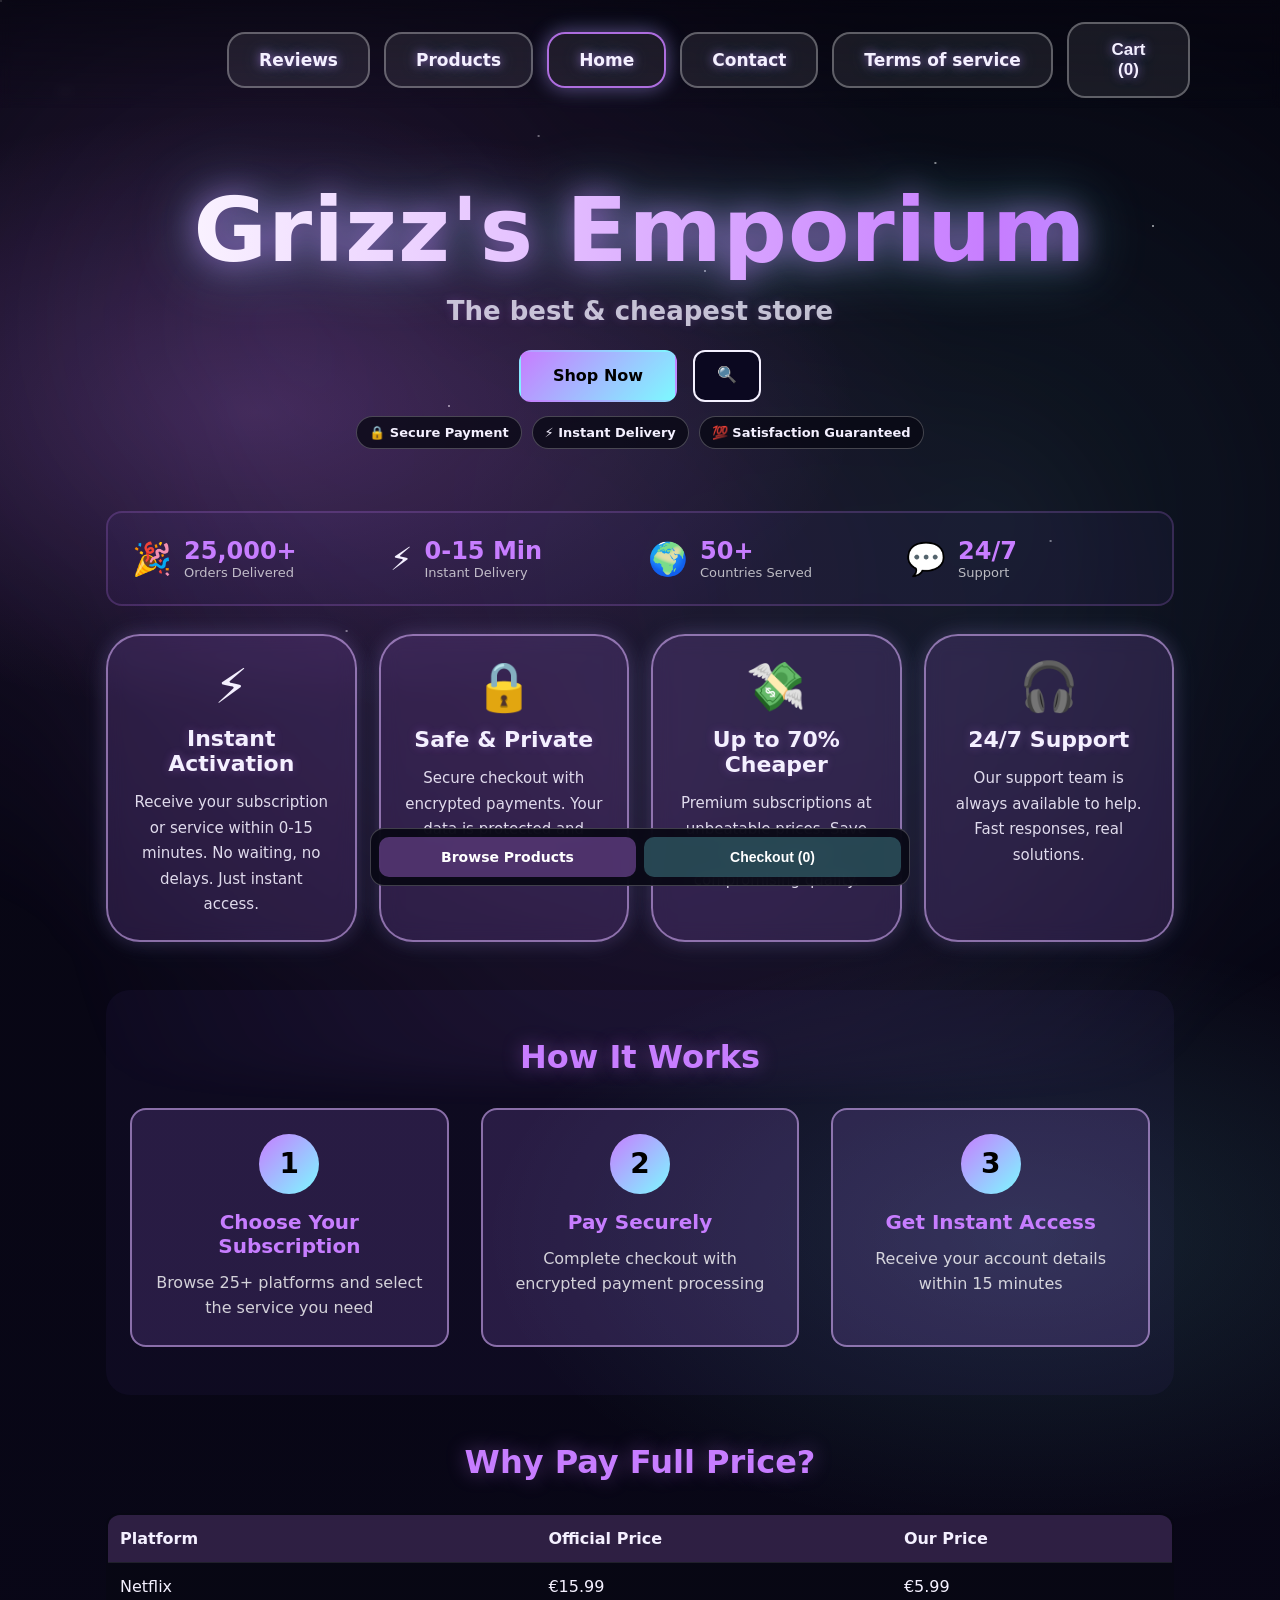
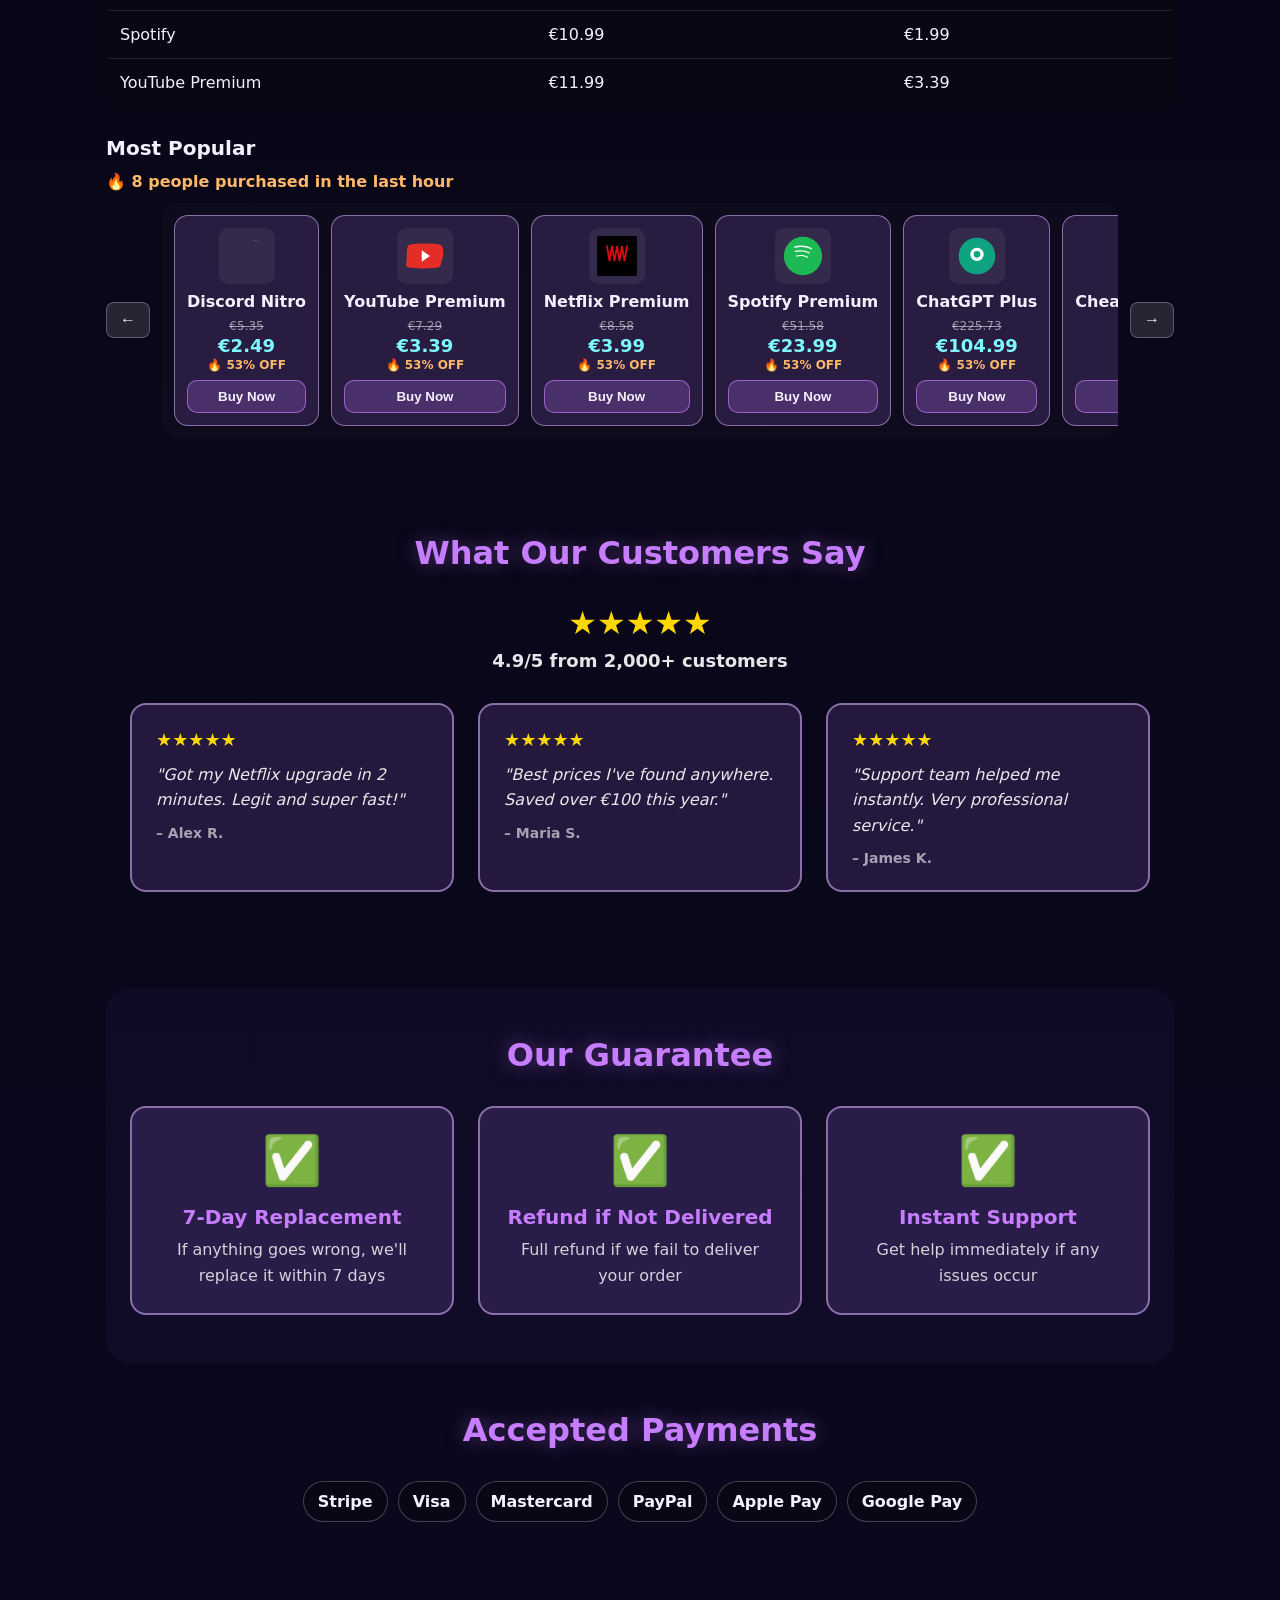
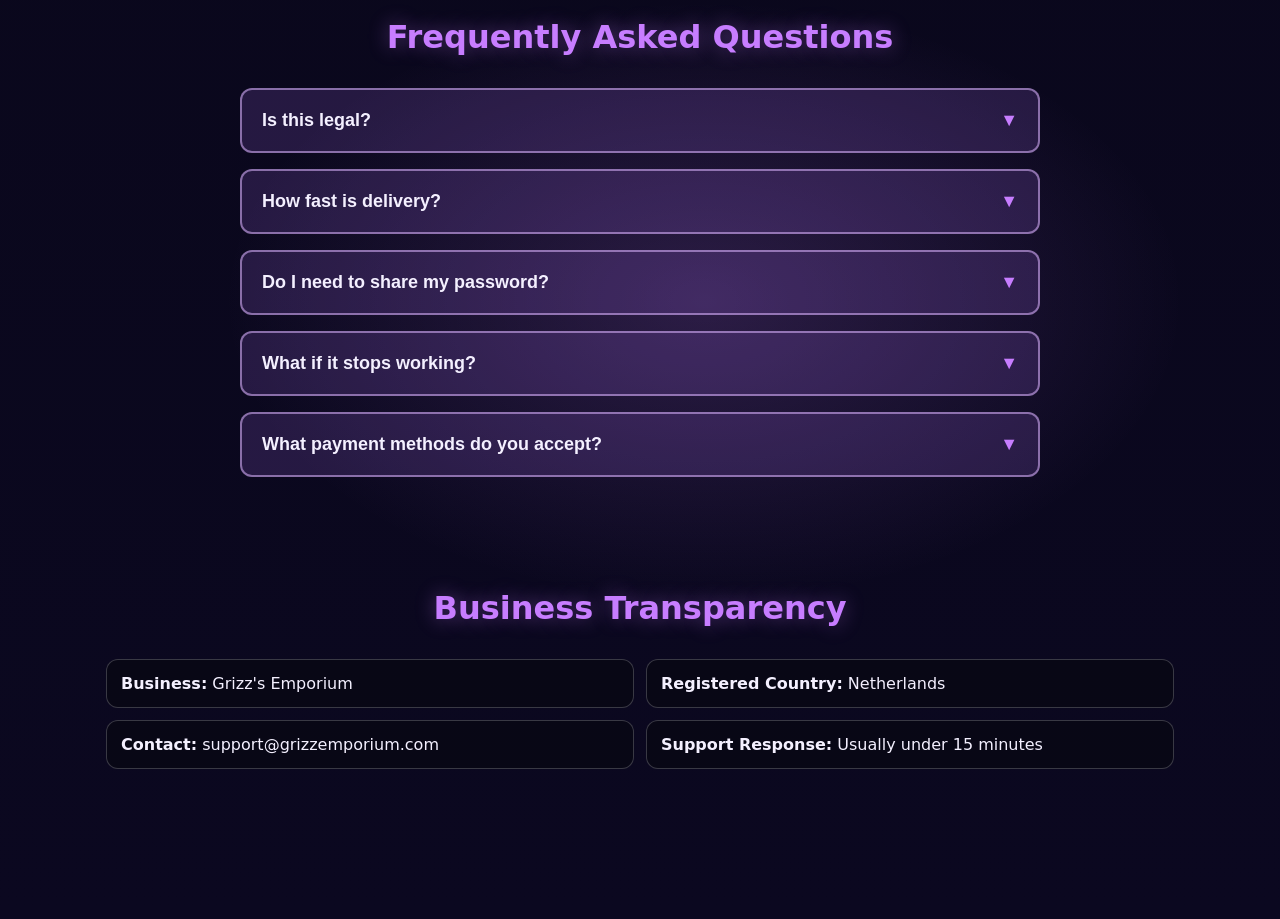
==== index.html @ ca6a1d05 "Create index.html for Grizz's Emporium website Initial creation of the index.html file for Grizz's E" ====
<!DOCTYPE html>
<html lang="en">
<head>
  <meta charset="UTF-8" />
  <title>Grizz's Emporium</title>
  <meta name="viewport" content="width=device-width, initial-scale=1.0" />

  <link rel="stylesheet" href="../Css/base.css">
  <link rel="stylesheet" href="../Css/nav.css">
  <link rel="stylesheet" href="../Css/home.css">
  <!-- products styles needed for modal option grid etc. -->
  <link rel="stylesheet" href="../Css/products.css">
  <link rel="stylesheet" href="../Css/modal.css">
</head>

<body>
  <header class="topbar">
    <nav class="nav">
      <div class="nav-spacer"></div>

      <div class="nav-links">
        <a class="nav-pill" href="review.html">Reviews</a>
        <a class="nav-pill" href="products.html">Products</a>
        <a class="nav-pill is-active" href="index.html">Home</a>
        <a class="nav-pill" href="contact.html">Contact</a>
        <a class="nav-pill" href="tos.html">Terms of service</a>
      </div>

      <button class="nav-pill nav-cart" id="cartPill" type="button">Cart (0)</button>
    </nav>
  </header>

  <main class="page">
    <section class="hero">
      <h1 class="title">Grizz's Emporium</h1>
      <p class="subtitle">The best &amp; cheapest store</p>
      <div class="hero-cta">
        <a href="products.html" class="cta-button cta-primary">Shop Now</a>
        <button class="cta-button cta-search-icon" id="heroSearchToggle" type="button" aria-label="Open search" aria-expanded="false">
          <span class="hero-search-glyph" aria-hidden="true">🔍</span>
        </button>
      </div>
      <div class="hero-trust-badges">
        <span class="trust-badge">🔒 Secure Payment</span>
        <span class="trust-badge">⚡ Instant Delivery</span>
        <span class="trust-badge">💯 Satisfaction Guaranteed</span>
      </div>
      <div class="hero-search-overlay" id="heroSearchOverlay" aria-hidden="true"></div>
      <div class="hero-search-popup" id="heroSearchPopup" aria-hidden="true">
        <form class="hero-search" id="heroSearchForm" action="products.html" method="get">
          <div class="hero-search-row">
            <input
              class="hero-search-input"
              id="heroSearchInput"
              type="search"
              name="q"
              placeholder="Search product title"
              aria-label="Search product title"
              autocomplete="off"
              required
            >
            <button class="cta-button cta-search-icon hero-search-submit" type="submit" aria-label="Search">
              <span class="hero-search-glyph" aria-hidden="true">🔍</span>
            </button>
          </div>
          <div class="hero-search-results" id="heroSearchResults" hidden>
            <ul class="hero-search-suggestions" id="heroSearchSuggestions"></ul>
          </div>
        </form>
      </div>
    </section>

    <!-- Stats Bar -->
    <section class="stats-bar">
      <div class="stat-item">
        <div class="stat-icon">🎉</div>
        <div class="stat-text">
          <div class="stat-number">25,000+</div>
          <div class="stat-label">Orders Delivered</div>
        </div>
      </div>
      <div class="stat-item">
        <div class="stat-icon">⚡</div>
        <div class="stat-text">
          <div class="stat-number">0-15 Min</div>
          <div class="stat-label">Instant Delivery</div>
        </div>
      </div>
      <div class="stat-item">
        <div class="stat-icon">🌍</div>
        <div class="stat-text">
          <div class="stat-number">50+</div>
          <div class="stat-label">Countries Served</div>
        </div>
      </div>
      <div class="stat-item">
        <div class="stat-icon">💬</div>
        <div class="stat-text">
          <div class="stat-number">24/7</div>
          <div class="stat-label">Support</div>
        </div>
      </div>
    </section>

    <!-- Why Choose Us -->
    <section class="cards">
      <article class="card">
        <div class="card-icon">⚡</div>
        <h2>Instant Activation</h2>
        <p>
          Receive your subscription or service within 0-15 minutes.
          No waiting, no delays. Just instant access.
        </p>
      </article>

      <article class="card">
        <div class="card-icon">🔒</div>
        <h2>Safe &amp; Private</h2>
        <p>
          Secure checkout with encrypted payments.
          Your data is protected and never shared.
        </p>
      </article>

      <article class="card">
        <div class="card-icon">💸</div>
        <h2>Up to 70% Cheaper</h2>
        <p>
          Premium subscriptions at unbeatable prices.
          Save money without compromising quality.
        </p>
      </article>

      <article class="card">
        <div class="card-icon">🎧</div>
        <h2>24/7 Support</h2>
        <p>
          Our support team is always available to help.
          Fast responses, real solutions.
        </p>
      </article>
    </section>

    <!-- How It Works -->
    <section class="how-it-works">
      <h2 class="section-title">How It Works</h2>
      <div class="steps">
        <div class="step">
          <div class="step-number">1</div>
          <h3>Choose Your Subscription</h3>
          <p>Browse 25+ platforms and select the service you need</p>
        </div>
        <div class="step">
          <div class="step-number">2</div>
          <h3>Pay Securely</h3>
          <p>Complete checkout with encrypted payment processing</p>
        </div>
        <div class="step">
          <div class="step-number">3</div>
          <h3>Get Instant Access</h3>
          <p>Receive your account details within 15 minutes</p>
        </div>
      </div>
    </section>

    <section class="comparison">
      <h2 class="section-title">Why Pay Full Price?</h2>
      <div class="comparison-wrap">
        <table class="comparison-table">
          <thead>
            <tr>
              <th>Platform</th>
              <th>Official Price</th>
              <th>Our Price</th>
            </tr>
          </thead>
          <tbody>
            <tr>
              <td>Netflix</td>
              <td>€15.99</td>
              <td>€5.99</td>
            </tr>
            <tr>
              <td>Spotify</td>
              <td>€10.99</td>
              <td>€1.99</td>
            </tr>
            <tr>
              <td>YouTube Premium</td>
              <td>€11.99</td>
              <td>€3.39</td>
            </tr>
          </tbody>
        </table>
      </div>
    </section>

    <section class="popular">
      <h2 class="popular-title">Most Popular</h2>
      <p class="live-counter" id="liveOrderCounter">🔥 12 people purchased in the last hour</p>
      <div class="popular-container">
        <button class="popular-arrow popular-arrow-left" id="scrollLeft" type="button" aria-label="Scroll left">←</button>
        <div class="popular-scroll-wrapper">
          <div id="popularList" class="popular-list"></div>
        </div>
        <button class="popular-arrow popular-arrow-right" id="scrollRight" type="button" aria-label="Scroll right">→</button>
      </div>
    </section>

    <!-- Customer Reviews -->
    <section class="reviews">
      <h2 class="section-title">What Our Customers Say</h2>
      <div class="reviews-header">
        <div class="rating-display">
          <div class="rating-stars">★★★★★</div>
          <div class="rating-text">4.9/5 from 2,000+ customers</div>
        </div>
      </div>
      <div class="reviews-grid">
        <div class="review-card">
          <div class="review-stars">★★★★★</div>
          <p class="review-text">"Got my Netflix upgrade in 2 minutes. Legit and super fast!"</p>
          <p class="review-author">– Alex R.</p>
        </div>
        <div class="review-card">
          <div class="review-stars">★★★★★</div>
          <p class="review-text">"Best prices I've found anywhere. Saved over €100 this year."</p>
          <p class="review-author">– Maria S.</p>
        </div>
        <div class="review-card">
          <div class="review-stars">★★★★★</div>
          <p class="review-text">"Support team helped me instantly. Very professional service."</p>
          <p class="review-author">– James K.</p>
        </div>
      </div>
    </section>

    <!-- Guarantee Section -->
    <section class="guarantee">
      <h2 class="section-title">Our Guarantee</h2>
      <div class="guarantee-grid">
        <div class="guarantee-item">
          <div class="guarantee-icon">✅</div>
          <h3>7-Day Replacement</h3>
          <p>If anything goes wrong, we'll replace it within 7 days</p>
        </div>
        <div class="guarantee-item">
          <div class="guarantee-icon">✅</div>
          <h3>Refund if Not Delivered</h3>
          <p>Full refund if we fail to deliver your order</p>
        </div>
        <div class="guarantee-item">
          <div class="guarantee-icon">✅</div>
          <h3>Instant Support</h3>
          <p>Get help immediately if any issues occur</p>
        </div>
      </div>
    </section>

    <section class="payments">
      <h2 class="section-title">Accepted Payments</h2>
      <div class="payment-list">
        <span class="payment-pill">Stripe</span>
        <span class="payment-pill">Visa</span>
        <span class="payment-pill">Mastercard</span>
        <span class="payment-pill">PayPal</span>
        <span class="payment-pill">Apple Pay</span>
        <span class="payment-pill">Google Pay</span>
      </div>
    </section>

    <!-- FAQ Section -->
    <section class="faq">
      <h2 class="section-title">Frequently Asked Questions</h2>
      <div class="faq-list">
        <div class="faq-item">
          <button class="faq-question" type="button">
            <span>Is this legal?</span>
            <span class="faq-arrow">▼</span>
          </button>
          <div class="faq-answer">
            <p>These are shared access or discounted subscription solutions. Availability and features may vary depending on provider policies.</p>
          </div>
        </div>
        <div class="faq-item">
          <button class="faq-question" type="button">
            <span>How fast is delivery?</span>
            <span class="faq-arrow">▼</span>
          </button>
          <div class="faq-answer">
            <p>Most orders are delivered within 0-15 minutes. We prepare products in advance to ensure instant availability after payment confirmation.</p>
          </div>
        </div>
        <div class="faq-item">
          <button class="faq-question" type="button">
            <span>Do I need to share my password?</span>
            <span class="faq-arrow">▼</span>
          </button>
          <div class="faq-answer">
            <p>No, you never need to share your personal passwords. We provide you with new account credentials that you can use independently.</p>
          </div>
        </div>
        <div class="faq-item">
          <button class="faq-question" type="button">
            <span>What if it stops working?</span>
            <span class="faq-arrow">▼</span>
          </button>
          <div class="faq-answer">
            <p>If the service stops working due to our error, we offer a 7-day replacement guarantee. For issues beyond our control (platform policy changes), please refer to our Terms of Service.</p>
          </div>
        </div>
        <div class="faq-item">
          <button class="faq-question" type="button">
            <span>What payment methods do you accept?</span>
            <span class="faq-arrow">▼</span>
          </button>
          <div class="faq-answer">
            <p>We accept all major payment methods including credit/debit cards, PayPal, and other secure payment processors. All transactions are encrypted and secure.</p>
          </div>
        </div>
      </div>
    </section>

    <section class="transparency">
      <h2 class="section-title">Business Transparency</h2>
      <div class="transparency-grid">
        <div class="transparency-item"><strong>Business:</strong> Grizz's Emporium</div>
        <div class="transparency-item"><strong>Registered Country:</strong> Netherlands</div>
        <div class="transparency-item"><strong>Contact:</strong> support@grizzemporium.com</div>
        <div class="transparency-item"><strong>Support Response:</strong> Usually under 15 minutes</div>
      </div>
    </section>

    <!-- load data definitions first (used by popular items) -->
    <script src="../Js/data.js" defer></script>
    <!-- load popular.js right after the section so it's easy to spot -->
    <script src="../Js/popular.js" defer></script>
  </main>

  <!-- GLOBAL MODAL (needed for cart/checkout on every page) -->
  <div class="modal" id="modal" aria-hidden="true">
    <div class="modal-box" id="modalBox" role="dialog" aria-modal="true" aria-labelledby="modalTitle">
      <div class="modal-header">
        <button class="modal-back" id="modalBack" type="button" aria-label="Back">←</button>
        <h2 id="modalTitle">Cart</h2>
        <button class="modal-close" id="closeModal" type="button" aria-label="Close">✕</button>
      </div>
      <div class="modal-body" id="modalBody"></div>
    </div>
  </div>

  <div class="sticky-cta" id="stickyCta">
    <a class="sticky-btn" href="products.html">Browse Products</a>
    <button class="sticky-btn sticky-cart" id="stickyCartBtn" type="button">Checkout (0)</button>
  </div>

  <script src="../Js/home.js" defer></script>

  <!-- global scripts -->
  <script src="../Js/utils.js" defer></script>
  <script src="../Js/cart.js" defer></script>
  <script src="../Js/modal.js" defer></script>
  <script src="../Js/checkout.js" defer></script>
</body>
</html>
---- Css/base.css ----
/* 0) RESET + VARIABLES (GLOBAL) */
*{margin:0;padding:0;box-sizing:border-box}
:root{
  --bg1:#070611;
  --bg2:#0b0820;
  --glow:#c77dff;
  --glow2:#7df9ff;
  --card:rgba(180,120,255,.16);
  --card-border:rgba(220,180,255,.55);
  --text:#f4f0ff;
  --muted:rgba(244,240,255,.78);
}

/* 1) BACKGROUND (GLOBAL) */
body{
  min-height:100vh;
  font-family:system-ui,-apple-system,Segoe UI,Roboto,Arial,sans-serif;
  color:var(--text);
  overflow-x:hidden;
  background:
    radial-gradient(1000px 500px at 20% 10%, rgba(199,125,255,0.22), transparent 60%),
    radial-gradient(900px 500px at 80% 30%, rgba(125,249,255,0.12), transparent 60%),
    radial-gradient(800px 500px at 55% 85%, rgba(199,125,255,0.18), transparent 60%),
    linear-gradient(180deg,var(--bg1),var(--bg2));
  position:relative;
}
body::before{
  content:"";
  position:fixed;
  inset:0;
  pointer-events:none;
  opacity:.55;
  width:2px;height:2px;background:white;
  box-shadow:
    5vw 10vh white,18vw 22vh rgba(255,255,255,.9),
    27vw 70vh rgba(255,255,255,.8),35vw 45vh rgba(255,255,255,.9),
    42vw 15vh rgba(255,255,255,.7),55vw 30vh rgba(255,255,255,.85),
    62vw 80vh rgba(255,255,255,.75),73vw 18vh rgba(255,255,255,.9),
    82vw 60vh rgba(255,255,255,.8),90vw 25vh rgba(255,255,255,.95);
}
body::after{
  content:"";
  position:fixed;
  inset:-20%;
  pointer-events:none;
  background:
    radial-gradient(circle at 30% 40%, rgba(199,125,255,0.18), transparent 45%),
    radial-gradient(circle at 70% 55%, rgba(125,249,255,0.10), transparent 40%),
    radial-gradient(circle at 50% 80%, rgba(199,125,255,0.14), transparent 45%);
  filter:blur(18px);
  opacity:.75;
}

/* Shared layout (GLOBAL, not nav) */
.page{
  max-width:1100px;
  margin:0 auto;
  padding:18px 16px 60px;
  position:relative;
  z-index:1;
}
.hero{
  text-align:center;
  padding:52px 0 30px;
}
.title{
  font-size:clamp(50px,7vw,90px);
  font-weight:900;
  letter-spacing:1px;
  background:linear-gradient(90deg,#fff,#c77dff,#7df9ff,#fff);
  background-size:250% 100%;
  -webkit-background-clip:text;
  background-clip:text;
  color:transparent;
  filter:drop-shadow(0 0 15px rgba(199,125,255,.6)) drop-shadow(0 0 30px rgba(125,249,255,.4));
  animation:shine 3s linear infinite;
}
@keyframes shine{0%{background-position:0% 50%}100%{background-position:220% 50%}}
.subtitle{
  margin-top:14px;
  font-size:clamp(18px,2.5vw,26px);
  font-weight:600;
  color:var(--muted);
  text-shadow:0 0 10px rgba(199,125,255,.2);
}

/* 9) RESPONSIVE (GLOBAL) */
@media (max-width:900px){
  .hero{padding:40px 0 22px}
}
---- Css/nav.css ----
.topbar{
  padding:22px 14px 10px;
  position:sticky;
  top:0;
  z-index:10;
  background:linear-gradient(to bottom, rgba(7,6,17,.65), rgba(7,6,17,0));
  backdrop-filter:blur(6px);
}

.nav{
   max-width:1100px;
  margin:0 auto;
  display:grid;
  grid-template-columns: 1fr auto 1fr;
  align-items:center;
  gap:14px;
}

/* Bigger buttons */
.nav-pill{
  text-decoration:none;
  color:var(--text);

  padding:16px 30px;
  border-radius:18px;
  border:2px solid rgba(255,255,255,.3);
  background:rgba(255,255,255,.08);

  font-weight:800;
  font-size:17px;
  transition:all .3s ease;

  text-shadow:0 0 10px rgba(199,125,255,.6),0 0 20px rgba(125,249,255,.3);
}

.nav-pill:hover{
  transform:translateY(-4px) scale(1.05);
  border-color:var(--glow);
  background:linear-gradient(90deg, rgba(199,125,255,.25), rgba(125,249,255,.25));
  box-shadow:0 0 20px rgba(199,125,255,.6),0 0 40px rgba(125,249,255,.4);
  animation:navGlow 1.5s infinite alternate;
}

@keyframes navGlow{
  from{box-shadow:0 0 15px rgba(199,125,255,.4),0 0 30px rgba(125,249,255,.2)}
  to{box-shadow:0 0 30px rgba(199,125,255,.8),0 0 60px rgba(125,249,255,.6)}
}

.nav-pill.is-active{
  border-color:rgba(199,125,255,.85);
  box-shadow:0 0 18px rgba(199,125,255,.35),0 0 26px rgba(125,249,255,.18);
}

/* Cart stays right, nav stays centered */

.nav-cart{
  justify-self:end; /* Cart stays right, links stay centered */
  cursor:pointer;
}

.nav-links{
  display:flex;
  justify-content:center; /* THIS centers the links perfectly */
  gap:14px;
  flex-wrap:wrap;
}

/* Mobile: let cart drop under */
@media (max-width: 700px){
  .nav{
    padding-right: 0;
  }
  .nav-cart{
    position:static;
    transform:none;
  }
}
---- Css/home.css ----
.cards{
  margin-top:28px;
  display:grid;
  grid-template-columns:repeat(3,1fr);
  gap:22px;
  align-items:stretch;
}
.card{
  min-height:280px;
  border-radius:34px;
  padding:22px;
  background:var(--card);
  border:2px solid var(--card-border);
  box-shadow:0 0 18px rgba(199,125,255,.18),0 0 32px rgba(125,249,255,.08);
  backdrop-filter:blur(10px);
}
.card h2{
  font-size:22px;
  font-weight:700;
  margin-bottom:14px;
  text-align:center;
  text-shadow:0 0 10px rgba(199,125,255,.3);
}
.card p{
  color:rgba(244,240,255,.9);
  line-height:1.7;
  font-size:15px;
  text-align:center;
}
.card:hover{transform:none}

@media (max-width:900px){
  .cards{grid-template-columns:1fr}
  .card{min-height:220px}
}

/* Most popular section */
.popular{margin-top:28px}
.popular-title{font-size:20px;text-align:left;margin-bottom:12px;font-weight:900}
.popular-container{display:flex;align-items:center;gap:12px;position:relative}
.popular-scroll-wrapper{overflow-x:hidden;flex:1;border-radius:14px;background:rgba(255,255,255,.02)}
.popular-list{display:flex;gap:12px;transition:none;padding:12px}
.popular-list.auto-scrolling{animation:carouselScroll 50s linear infinite}
@keyframes carouselScroll{
  0%{transform:translateX(0)}
  100%{transform:translateX(-50%)}
}
.popular-item{display:flex;flex-direction:column;gap:8px;padding:12px;border-radius:14px;background:var(--card);border:1px solid var(--card-border);align-items:center;min-width:120px;flex-shrink:0}
.popular-item img{width:56px;height:56px;object-fit:contain;border-radius:10px;background:rgba(255,255,255,.06);padding:8px}
.popular-item .p-name{font-weight:800;text-align:center;font-size:14px}
.popular-item .p-buy{margin-top:auto;border:2px solid rgba(255,255,255,.12);background:rgba(255,255,255,.06);color:var(--text);padding:6px 10px;border-radius:10px;cursor:pointer;font-weight:900}
.popular-item .p-select{width:100%;margin-top:6px;padding:8px 10px;border-radius:10px;border:1px solid rgba(255,255,255,.14);background:rgba(255,255,255,.06);color:var(--text);font-size:14px;outline:none;cursor:pointer}
.p-pricing{display:grid;gap:2px;justify-items:center}
.p-old{text-decoration:line-through;color:rgba(255,255,255,.55);font-size:12px}
.p-new{font-size:18px;font-weight:900;color:#7df9ff}
.p-off{font-size:12px;font-weight:800;color:#ffb86b}
.p-buy-now{margin-top:auto;width:100%;padding:8px 10px;border-radius:10px;border:1px solid rgba(199,125,255,.65);background:rgba(199,125,255,.22);color:var(--text);font-weight:900;cursor:pointer}
.p-buy-now:hover{background:rgba(199,125,255,.34)}
.live-counter{margin:0 0 12px;color:#ffb86b;font-weight:800}

/* scroll arrows */
.popular-arrow{background:rgba(255,255,255,.12);border:1px solid rgba(255,255,255,.25);color:var(--text);padding:8px 12px;border-radius:8px;cursor:pointer;font-weight:900;font-size:16px;transition:all 0.2s;min-width:44px}
.popular-arrow:hover{background:rgba(255,255,255,.2);border-color:rgba(255,255,255,.4)}
.popular-arrow:active{transform:scale(0.95)}

/* simplified popular cards show only title and optionally logo */
.popular-item.simple{cursor:pointer}
.popular-item.simple .p-buy,
.popular-item.simple .p-select{display:none}
.popular-item.simple .p-name{font-size:16px;font-weight:700}
/* hide fallback initial for simple display */
.popular-item.simple .brand-fallback{display:none}

/* Hero CTA */
.hero-cta{
  display:flex;
  gap:16px;
  justify-content:center;
  margin-top:24px;
  flex-wrap:wrap;
}
.hero-search{
  width:100%;
}
.hero-search-row{
  display:flex;
  align-items:center;
  gap:10px;
}
.hero-search-input{
  min-width:260px;
  flex:1;
  padding:14px 16px;
  border-radius:12px;
  border:2px solid var(--card-border);
  background:var(--bg2);
  color:var(--text);
  font-size:16px;
  outline:none;
}
.hero-search-input:focus{
  border-color:var(--text);
}
.cta-search-icon{
  width:52px;
  height:52px;
  padding:0;
  display:flex;
  align-items:center;
  justify-content:center;
  border-color:var(--card-border);
  background:var(--bg2);
  color:var(--text);
  font-size:20px;
  line-height:1;
  cursor:pointer;
}
.hero-search-glyph{
  display:block;
  transform:translateY(-1px);
}
.hero-trust-badges{
  margin-top:14px;
  display:flex;
  justify-content:center;
  gap:10px;
  flex-wrap:wrap;
}
.trust-badge{
  padding:8px 12px;
  border-radius:999px;
  border:1px solid rgba(255,255,255,.24);
  background:rgba(8,8,20,.78);
  font-size:13px;
  font-weight:700;
}
.hero-search-overlay{
  position:fixed;
  inset:0;
  background:rgba(0,0,0,.68);
  z-index:998;
  display:none;
}
.hero-search-overlay.is-open{
  display:block;
}
.hero-search-popup{
  position:fixed;
  left:50%;
  top:50%;
  transform:translate(-50%, -50%);
  width:min(92vw, 520px);
  padding:14px;
  border:2px solid var(--card-border);
  border-radius:14px;
  background:var(--bg2);
  box-shadow:0 8px 24px rgba(199,125,255,.22);
  display:none;
  z-index:999;
}
.hero-search-popup.is-open{
  display:block;
}
.hero-search-submit{
  flex-shrink:0;
}
.hero-search-results{
  margin-top:10px;
  border:1px solid var(--card-border);
  border-radius:10px;
  background:var(--bg1);
}
.hero-search-suggestions{
  list-style:none;
  margin:0;
  padding:8px 6px;
}
.hero-search-suggestions li + li{
  margin-top:4px;
}
.hero-search-item{
  width:100%;
  border:1px solid transparent;
  border-radius:8px;
  background:rgba(255,255,255,.05);
  color:var(--text);
  text-align:left;
  padding:10px;
  cursor:pointer;
  font-size:15px;
}
.hero-search-item:hover{
  background:rgba(199,125,255,.3);
  border-color:rgba(199,125,255,.4);
}
.cta-button{
  padding:14px 32px;
  border-radius:12px;
  font-weight:700;
  font-size:16px;
  text-decoration:none;
  transition:all 0.3s;
  border:2px solid;
}
.cta-primary{
  background:linear-gradient(135deg,#c77dff,#7df9ff);
  color:#000;
  border-color:transparent;
}
.cta-primary:hover{
  transform:translateY(-2px);
  box-shadow:0 8px 24px rgba(199,125,255,.4);
}
.cta-secondary{
  background:rgba(199,125,255,.1);
  color:#c77dff;
  border-color:rgba(199,125,255,.3);
}
.cta-secondary:hover{
  background:rgba(199,125,255,.2);
  border-color:#c77dff;
  transform:translateY(-2px);
}

/* Stats Bar */
.stats-bar{
  margin-top:32px;
  display:grid;
  grid-template-columns:repeat(4,1fr);
  gap:16px;
  padding:24px;
  background:rgba(139,92,246,.05);
  border:2px solid rgba(199,125,255,.2);
  border-radius:16px;
}
.stat-item{
  display:flex;
  align-items:center;
  gap:12px;
}
.stat-icon{
  font-size:32px;
}
.stat-number{
  font-size:24px;
  font-weight:900;
  color:#c77dff;
}
.stat-label{
  font-size:13px;
  color:rgba(255,255,255,.7);
}

/* Card Icons */
.card-icon{
  font-size:48px;
  text-align:center;
  margin-bottom:12px;
}
.cards{
  grid-template-columns:repeat(4,1fr);
}

/* Section Title */
.section-title{
  font-size:32px;
  font-weight:900;
  text-align:center;
  margin-bottom:32px;
  color:#c77dff;
  text-shadow:0 0 20px rgba(199,125,255,.4);
}

/* How It Works */
.how-it-works{
  margin-top:48px;
  padding:48px 24px;
  background:rgba(139,92,246,.05);
  border-radius:24px;
}
.steps{
  display:grid;
  grid-template-columns:repeat(3,1fr);
  gap:32px;
}
.step{
  text-align:center;
  padding:24px;
  background:var(--card);
  border:2px solid var(--card-border);
  border-radius:16px;
  transition:all 0.3s;
}
.step:hover{
  transform:translateY(-4px);
  border-color:#c77dff;
  box-shadow:0 8px 24px rgba(199,125,255,.3);
}
.step-number{
  width:60px;
  height:60px;
  margin:0 auto 16px;
  background:linear-gradient(135deg,#c77dff,#7df9ff);
  color:#000;
  font-size:28px;
  font-weight:900;
  border-radius:50%;
  display:flex;
  align-items:center;
  justify-content:center;
}
.step h3{
  font-size:20px;
  font-weight:700;
  margin-bottom:12px;
  color:#c77dff;
}
.step p{
  color:rgba(255,255,255,.8);
  line-height:1.6;
}

/* Reviews */
.reviews{
  margin-top:48px;
  padding:48px 24px;
}
.reviews-header{
  display:flex;
  justify-content:center;
  margin-bottom:32px;
}
.rating-display{
  text-align:center;
}
.rating-stars{
  font-size:32px;
  color:#ffd700;
  margin-bottom:8px;
}
.rating-text{
  font-size:18px;
  color:rgba(255,255,255,.9);
  font-weight:600;
}
.reviews-grid{
  display:grid;
  grid-template-columns:repeat(3,1fr);
  gap:24px;
}
.review-card{
  padding:24px;
  background:var(--card);
  border:2px solid var(--card-border);
  border-radius:16px;
  transition:all 0.3s;
}
.review-card:hover{
  transform:translateY(-4px);
  border-color:#c77dff;
  box-shadow:0 8px 24px rgba(199,125,255,.2);
}
.review-stars{
  color:#ffd700;
  font-size:18px;
  margin-bottom:12px;
}
.review-text{
  color:rgba(255,255,255,.9);
  line-height:1.6;
  margin-bottom:12px;
  font-style:italic;
}
.review-author{
  color:rgba(255,255,255,.6);
  font-size:14px;
  font-weight:600;
}

/* Guarantee */
.guarantee{
  margin-top:48px;
  padding:48px 24px;
  background:rgba(139,92,246,.05);
  border-radius:24px;
}
.guarantee-grid{
  display:grid;
  grid-template-columns:repeat(3,1fr);
  gap:24px;
}
.guarantee-item{
  text-align:center;
  padding:24px;
  background:var(--card);
  border:2px solid var(--card-border);
  border-radius:16px;
  transition:all 0.3s;
}
.guarantee-item:hover{
  transform:translateY(-4px);
  border-color:#c77dff;
}
.guarantee-icon{
  font-size:48px;
  margin-bottom:16px;
}
.guarantee-item h3{
  font-size:20px;
  font-weight:700;
  color:#c77dff;
  margin-bottom:8px;
}
.guarantee-item p{
  color:rgba(255,255,255,.8);
  line-height:1.6;
}

/* FAQ */
.faq{
  margin-top:48px;
  margin-bottom:48px;
  padding:48px 24px;
}
.faq-list{
  max-width:800px;
  margin:0 auto;
}
.faq-item{
  margin-bottom:16px;
  background:var(--card);
  border:2px solid var(--card-border);
  border-radius:12px;
  overflow:hidden;
  transition:all 0.3s;
}
.faq-item:hover{
  border-color:rgba(199,125,255,.5);
}
.faq-question{
  width:100%;
  padding:20px;
  background:none;
  border:none;
  color:var(--text);
  font-size:18px;
  font-weight:700;
  text-align:left;
  cursor:pointer;
  display:flex;
  justify-content:space-between;
  align-items:center;
  transition:all 0.3s;
}
.faq-question:hover{
  color:#c77dff;
}
.faq-arrow{
  transition:transform 0.3s;
  color:#c77dff;
}
.faq-item.active .faq-arrow{
  transform:rotate(180deg);
}
.faq-answer{
  max-height:0;
  overflow:hidden;
  transition:max-height 0.3s ease;
}
.faq-item.active .faq-answer{
  max-height:300px;
}
.faq-answer p{
  padding:0 20px 20px 20px;
  color:rgba(255,255,255,.8);
  line-height:1.7;
}

/* Comparison */
.comparison{margin-top:48px}
.comparison-wrap{overflow-x:auto}
.comparison-table{
  width:100%;
  border-collapse:collapse;
  border:2px solid var(--card-border);
  border-radius:14px;
  overflow:hidden;
  background:rgba(8,8,20,.78);
}
.comparison-table th,
.comparison-table td{
  padding:14px 12px;
  text-align:left;
  border-bottom:1px solid rgba(255,255,255,.1);
}
.comparison-table th{background:rgba(199,125,255,.2)}

/* Payments */
.payments{margin-top:48px}
.payment-list{display:flex;gap:10px;flex-wrap:wrap;justify-content:center}
.payment-pill{
  padding:10px 14px;
  border-radius:999px;
  border:1px solid rgba(255,255,255,.24);
  background:rgba(8,8,20,.8);
  font-weight:800;
}

/* Transparency */
.transparency{margin-top:48px;margin-bottom:90px}
.transparency-grid{display:grid;grid-template-columns:repeat(2,1fr);gap:12px}
.transparency-item{
  padding:14px;
  border-radius:12px;
  border:1px solid rgba(255,255,255,.2);
  background:rgba(8,8,20,.78);
}

/* Sticky CTA */
.sticky-cta{
  position:fixed;
  left:50%;
  bottom:14px;
  transform:translateX(-50%);
  z-index:990;
  width:min(92vw,540px);
  display:flex;
  gap:8px;
  padding:8px;
  border-radius:14px;
  border:1px solid rgba(255,255,255,.22);
  background:rgba(8,8,20,.92);
  backdrop-filter:blur(8px);
}
.sticky-btn{
  flex:1;
  text-align:center;
  text-decoration:none;
  border:none;
  border-radius:10px;
  padding:12px 10px;
  font-size:14px;
  font-weight:900;
  cursor:pointer;
  color:#fff;
  background:rgba(199,125,255,.36);
}
.sticky-cart{background:rgba(125,249,255,.25)}
.sticky-btn:hover{filter:brightness(1.08)}

/* Responsive */
@media (max-width:900px){
  .stats-bar{grid-template-columns:repeat(2,1fr)}
  .cards{grid-template-columns:repeat(2,1fr)}
  .steps{grid-template-columns:1fr}
  .reviews-grid{grid-template-columns:1fr}
  .guarantee-grid{grid-template-columns:1fr}
  .transparency-grid{grid-template-columns:1fr}
}
@media (max-width:600px){
  .stats-bar{grid-template-columns:1fr}
  .cards{grid-template-columns:1fr}
  .hero-search-input{min-width:0;flex:1}
  .hero-search-popup{width:min(94vw,520px)}
  .sticky-cta{width:95vw;bottom:10px}
  .sticky-btn{padding:12px 8px;font-size:13px}
}
---- Css/products.css ----
.category-grid{
  margin-top:28px;
  display:grid;
  grid-template-columns:repeat(3,1fr);
  gap:22px;
}
.category-card{
  border:2px solid var(--card-border);
  background:var(--card);
  color:var(--text);
  border-radius:28px;
  padding:26px;
  min-height:180px;
  text-align:center;
  cursor:pointer;
  box-shadow:0 0 18px rgba(199,125,255,.18),0 0 32px rgba(125,249,255,.08);
  backdrop-filter:blur(10px);
  transition:transform .2s ease, box-shadow .2s ease, border-color .2s ease;
}
.category-card h2{
  font-size:26px;
  font-weight:900;
  margin-bottom:10px;
  text-shadow:0 0 12px rgba(199,125,255,.35);
}
.category-card p{color:rgba(244,240,255,.85);line-height:1.5;font-size:15px}
.category-card:hover{
  transform:translateY(-6px);
  border-color:rgba(199,125,255,.9);
  box-shadow:0 0 28px rgba(199,125,255,.35),0 0 50px rgba(125,249,255,.18);
}

/* brand list */
.list{display:grid;gap:12px}
.brand-row{
  width:100%;
  display:grid;
  grid-template-columns:44px minmax(0,1fr) 30px;
  align-items:center;
  gap:12px;
  padding:14px;
  border-radius:18px;
  border:1px solid rgba(255,255,255,.12);
  background:rgba(255,255,255,.06);
  color:var(--text);
  cursor:pointer;
  text-align:left;
  /* ensure children can overflow if needed */
  min-width:0;
}
.brand-row:hover{
  border-color:rgba(199,125,255,.8);
  box-shadow:0 0 18px rgba(199,125,255,.18);
}
.brand-logo{
  width:40px;height:40px;object-fit:contain;border-radius:12px;
  background:rgba(255,255,255,.08);padding:6px;
}
.brand-fallback{
  display:none;
  width:40px;height:40px;border-radius:12px;
  place-items:center;font-weight:900;
  background:rgba(199,125,255,.18);
  border:1px solid rgba(220,180,255,.35);
}

.brand-name{
  display:block;
  font-weight:900;
  font-size:16px;
  line-height:1.15;
  white-space:nowrap;
  overflow:hidden;
  text-overflow:ellipsis;
  min-width:0; /* allow truncation inside grid */
  align-self:center;
  padding-left:6px;
}

/* arrow/icon stays on the right */


.brand-arrow{
  text-align:right;
  opacity:.9;
  font-weight:900
}

/* options */
.options-grid{display:grid;grid-template-columns:repeat(2,1fr);gap:14px}
.option-card{
  border-radius:18px;
  border:2px solid rgba(220,180,255,.45);
  background:rgba(180,120,255,.12);
  padding:18px;
  box-shadow:0 0 18px rgba(199,125,255,.12),0 0 30px rgba(125,249,255,.06);
  display:grid;
  gap:10px;
}
.option-title{
  font-weight:900;
  font-size:18px;
  display:block;
  white-space:nowrap;
  overflow:hidden;
  text-overflow:ellipsis;
}
.option-note{color:rgba(244,240,255,.78);font-size:14px}
.option-footer{display:flex;justify-content:space-between;align-items:center;gap:10px;margin-top:6px}
.option-price{font-weight:900}
.option-buy{
  border:2px solid rgba(255,255,255,.18);
  background:rgba(255,255,255,.08);
  color:var(--text);
  padding:8px 12px;
  border-radius:12px;
  cursor:pointer;
  font-weight:900;
}
.option-buy:hover{
  border-color:rgba(199,125,255,.85);
  box-shadow:0 0 16px rgba(199,125,255,.25);
}
.option-card.is-disabled{opacity:.65}
.option-card.is-disabled .option-buy{cursor:not-allowed;opacity:.7}

/* cart + form */
.cart-list{display:grid;gap:12px}
.cart-row{
  display:grid;
  grid-template-columns:1fr auto;
  gap:10px;
  align-items:center;
  padding:14px;
  border-radius:16px;
  border:1px solid rgba(255,255,255,.12);
  background:rgba(255,255,255,.06);
}
.cart-name{font-weight:900}
.cart-meta{color:rgba(244,240,255,.78);font-size:14px;margin-top:4px}
.cart-price{font-weight:900;white-space:nowrap}
.cart-actions{display:flex;justify-content:space-between;gap:10px;margin-top:14px}
.btn-main{
  border:2px solid rgba(255,255,255,.18);
  background:rgba(255,255,255,.08);
  color:var(--text);
  padding:10px 14px;
  border-radius:14px;
  cursor:pointer;
  font-weight:900;
}
.btn-main:hover{border-color:rgba(199,125,255,.85);box-shadow:0 0 16px rgba(199,125,255,.25)}
.btn-danger{
  border:2px solid rgba(255,255,255,.18);
  background:rgba(255,80,80,.12);
  color:var(--text);
  padding:10px 14px;
  border-radius:14px;
  cursor:pointer;
  font-weight:900;
}
.form-grid{display:grid;grid-template-columns:1fr 1fr;gap:12px}
.form-grid label{font-weight:800;font-size:14px;color:rgba(244,240,255,.9)}
.input{
  width:100%;
  margin-top:6px;
  padding:10px 12px;
  border-radius:14px;
  border:1px solid rgba(255,255,255,.14);
  background:rgba(255,255,255,.06);
  color:var(--text);
  outline:none;
}
.input:focus{border-color:rgba(199,125,255,.85);box-shadow:0 0 16px rgba(199,125,255,.18)}

@media (max-width:900px){
  .category-grid{grid-template-columns:1fr}
  .options-grid{grid-template-columns:1fr}
  .form-grid{grid-template-columns:1fr}
}

.pay-grid{
  display:grid;
  grid-template-columns:repeat(2, 1fr);
  gap:12px;
}

.pay-card{
  padding:16px;
  border-radius:16px;
  border:1px solid rgba(255,255,255,0.12);
  background: rgba(255,255,255,0.06);
  text-align:center;
  font-weight:900;
  cursor:pointer;
}

.pay-card:hover{
  border-color: rgba(199,125,255,0.8);
  box-shadow: 0 0 16px rgba(199,125,255,0.18);
}

.pay-card.is-selected{
  border-color: rgba(199,125,255,0.9);
  box-shadow: 0 0 18px rgba(199,125,255,0.3), 0 0 28px rgba(125,249,255,0.12);
}

/* terms section */
.terms-section{
  display:flex;
  align-items:center;
  justify-content:space-between;
  gap:16px;
  margin-top:20px;
  padding:16px;
  border-radius:14px;
  border:2px solid rgba(199,125,255,.3);
  background:rgba(199,125,255,.08);
}

.terms-checkbox{
  display:flex;
  align-items:center;
  gap:10px;
  cursor:pointer;
  font-weight:700;
  font-size:15px;
  margin:0;
  flex:1;
}

.checkbox-input{
  width:20px;
  height:20px;
  cursor:pointer;
  accent-color:rgba(199,125,255,0.9);
}

.terms-link{
  color:rgba(125,249,255,0.9);
  text-decoration:none;
  font-weight:900;
  transition:all 0.2s;
}

.terms-link:hover{
  color:rgba(125,249,255,1);
  text-decoration:underline;
}

.terms-section .btn-main{
  margin:0;
  white-space:nowrap;
}
---- Css/modal.css ----
.modal{
  position:fixed;
  inset:0;
  display:none;
  place-items:center;
  padding:18px;
  background:rgba(0,0,0,.55);
  z-index:999;
}
.modal.is-open{display:grid}
.modal-box{
  width:min(900px,100%);
  max-height:80vh;
  display:flex;
  flex-direction:column;
  overflow:hidden;
  border-radius:22px;
  border:2px solid rgba(220,180,255,.65);
  background:rgba(20,12,45,.85);
  backdrop-filter:blur(12px);
  box-shadow:0 0 30px rgba(199,125,255,.25),0 0 55px rgba(125,249,255,.12);
}
.modal-header{
  display:grid;
  grid-template-columns:44px 1fr 44px;
  align-items:center;
  padding:14px;
  border-bottom:1px solid rgba(255,255,255,.12);
}
.modal-header h2{margin:0;text-align:center;font-size:20px;font-weight:900}
.modal-close,.modal-back{
  background:rgba(255,255,255,.06);
  border:1px solid rgba(255,255,255,.12);
  color:var(--text);
  cursor:pointer;
  width:44px;height:40px;
  border-radius:14px;
  font-size:18px;
}
.modal-close:hover,.modal-back:hover{
  border-color:rgba(199,125,255,.85);
  box-shadow:0 0 16px rgba(199,125,255,.25);
}
.modal-body{flex:1;overflow-y:auto;padding:14px}
.coming-soon{
  padding:18px;
  border-radius:18px;
  border:1px solid rgba(255,255,255,.12);
  background:rgba(255,255,255,.06);
}
.toast{
  position:fixed;
  left:50%;
  bottom:18px;
  transform:translateX(-50%) translateY(20px);
  opacity:0;
  padding:10px 14px;
  border-radius:16px;
  border:1px solid rgba(255,255,255,.12);
  background:rgba(20,12,45,.9);
  color:var(--text);
  font-weight:800;
  transition:opacity .2s ease, transform .2s ease;
  z-index:1000;
}
.toast.is-show{opacity:1;transform:translateX(-50%) translateY(0)}


.pay-grid{
  display:grid;
  grid-template-columns:repeat(2, 1fr);
  gap:12px;
}

.pay-card{
  padding:16px;
  border-radius:16px;
  border:1px solid rgba(255,255,255,0.12);
  background: rgba(255,255,255,0.06);
  text-align:center;
  font-weight:900;
  cursor:pointer;
}

.pay-card:hover{
  border-color: rgba(199,125,255,0.8);
  box-shadow: 0 0 16px rgba(199,125,255,0.18);
}

.pay-card.is-selected{
  border-color: rgba(199,125,255,0.9);
  box-shadow: 0 0 18px rgba(199,125,255,0.3), 0 0 28px rgba(125,249,255,0.12);
}

/* cart + form styles (needed on all pages) */
.cart-list{display:grid;gap:12px}
.cart-row{
  display:grid;
  grid-template-columns:1fr auto;
  gap:10px;
  align-items:center;
  padding:14px;
  border-radius:16px;
  border:1px solid rgba(255,255,255,.12);
  background:rgba(255,255,255,.06);
}
.cart-name{font-weight:900}
.cart-meta{color:rgba(244,240,255,.78);font-size:14px;margin-top:4px}
.cart-price{font-weight:900;white-space:nowrap}
.cart-actions{display:flex;justify-content:space-between;gap:10px;margin-top:14px}
.btn-main{
  border:2px solid rgba(255,255,255,.18);
  background:rgba(255,255,255,.08);
  color:var(--text);
  padding:10px 14px;
  border-radius:14px;
  cursor:pointer;
  font-weight:900;
}
.btn-main:hover{border-color:rgba(199,125,255,.85);box-shadow:0 0 16px rgba(199,125,255,.25)}
.btn-danger{
  border:2px solid rgba(255,255,255,.18);
  background:rgba(255,80,80,.12);
  color:var(--text);
  padding:10px 14px;
  border-radius:14px;
  cursor:pointer;
  font-weight:900;
}
.form-grid{display:grid;grid-template-columns:1fr 1fr;gap:12px}
.form-grid label{font-weight:800;font-size:14px;color:rgba(244,240,255,.9)}
.input{
  width:100%;
  margin-top:6px;
  padding:10px 12px;
  border-radius:14px;
  border:1px solid rgba(255,255,255,.14);
  background:rgba(255,255,255,.06);
  color:var(--text);
  outline:none;
}
.input:focus{border-color:rgba(199,125,255,.85);box-shadow:0 0 16px rgba(199,125,255,.18)}

/* Select styling */
select.input{
  appearance:none;
  background-image:url('data:image/svg+xml;utf8,<svg xmlns="http://www.w3.org/2000/svg" viewBox="0 0 12 8"><path fill="%23f4f0ff" d="M1 1l5 5 5-5"/></svg>');
  background-repeat:no-repeat;
  background-position:right 10px center;
  background-size:12px;
  padding-right:36px;
  background-color:rgba(255,255,255,.08);
  color:var(--text);
  max-height:200px;
  overflow-y:auto;
}

select.input option{
  background:rgba(20,12,45,.95);
  color:var(--text);
  padding:8px;
  border:none;
  margin:2px 0;
}

select.input option:hover{
  background:rgba(199,125,255,.3);
}

select.input option:checked{
  background:rgba(199,125,255,.4);
  color:var(--text);
}
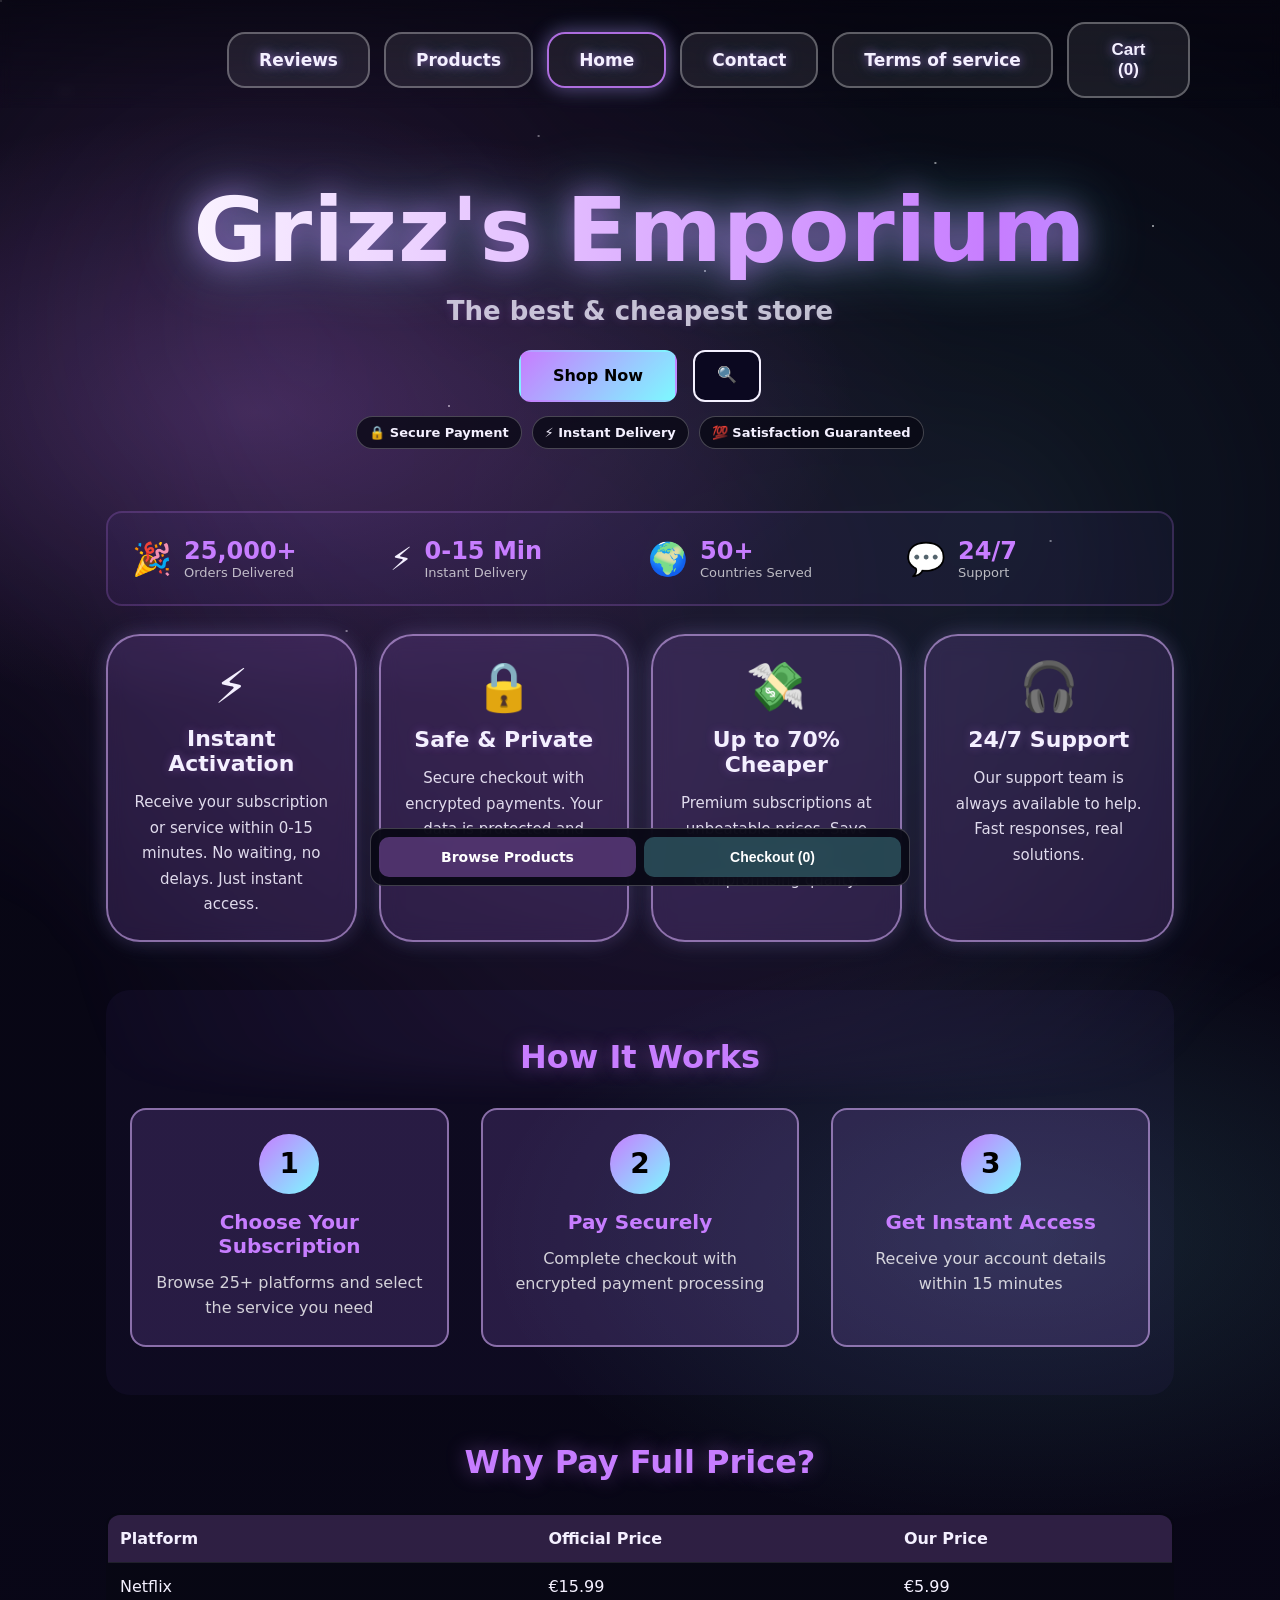
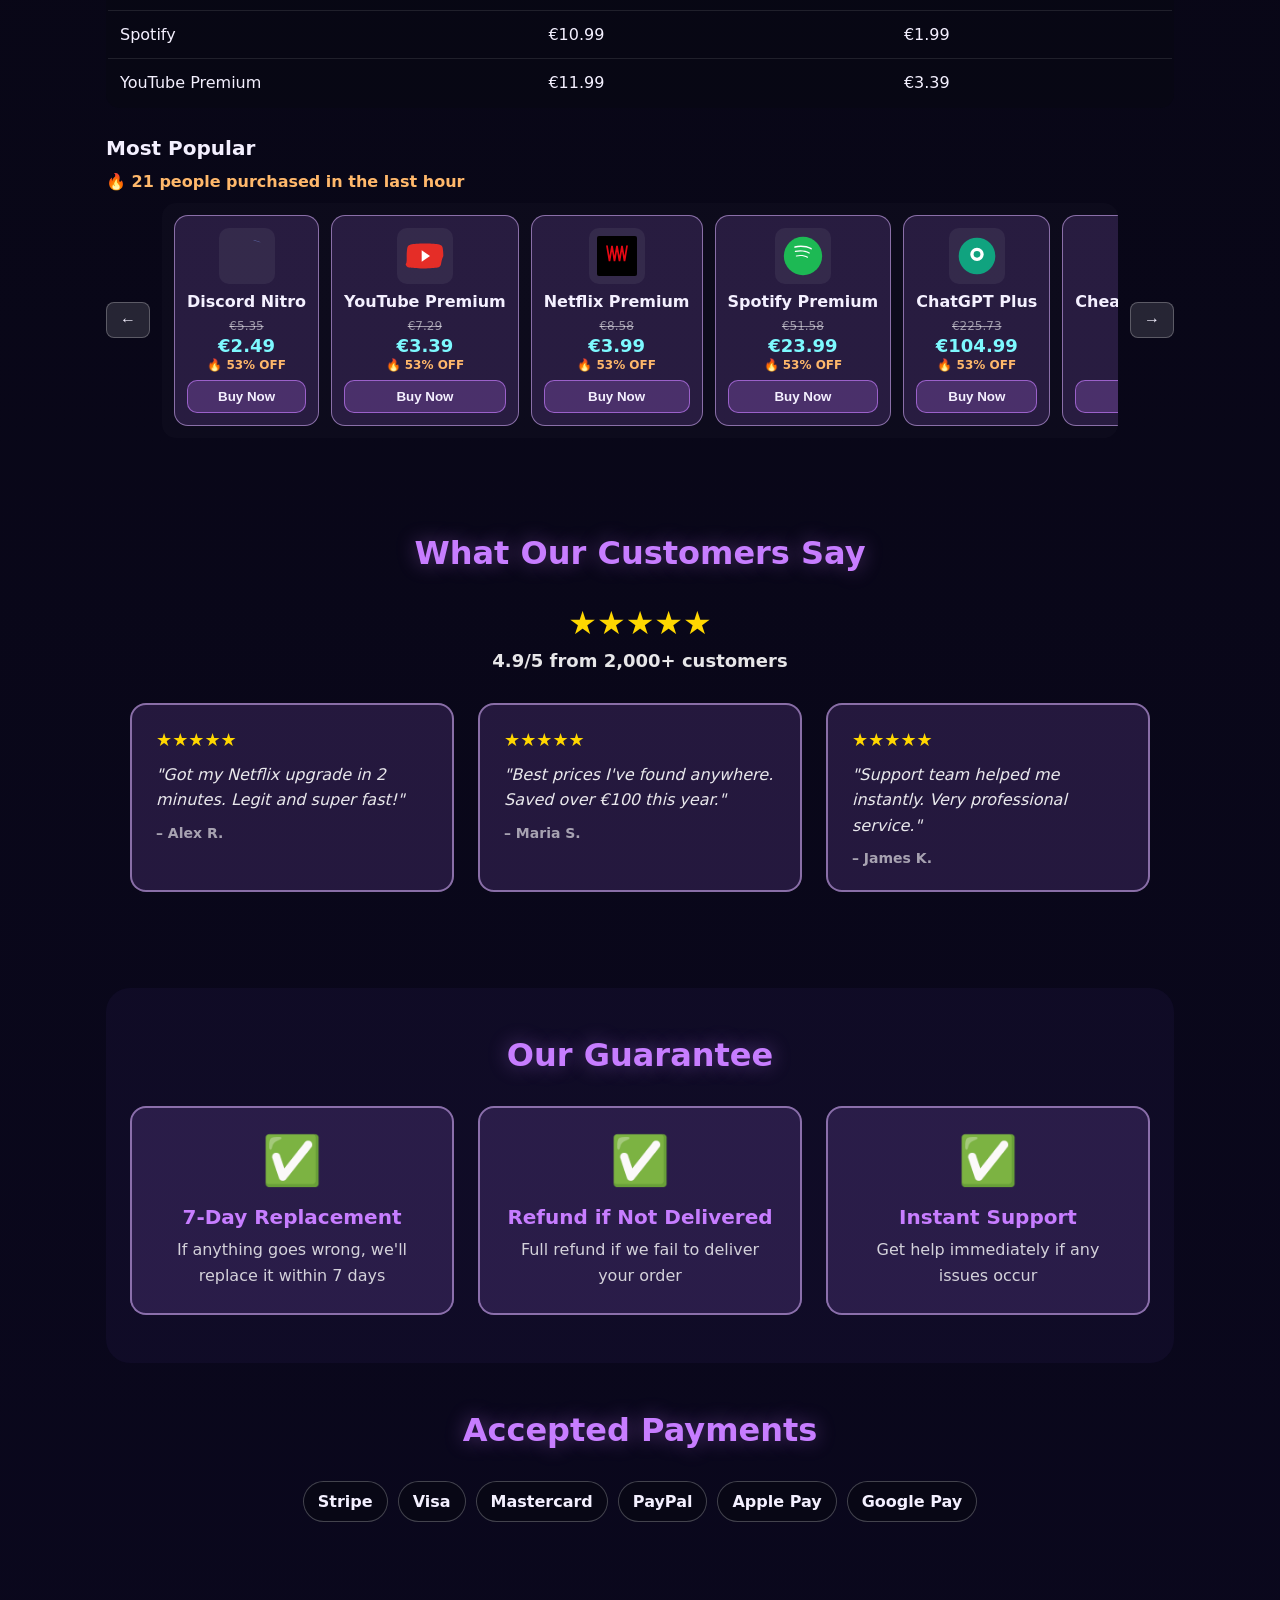
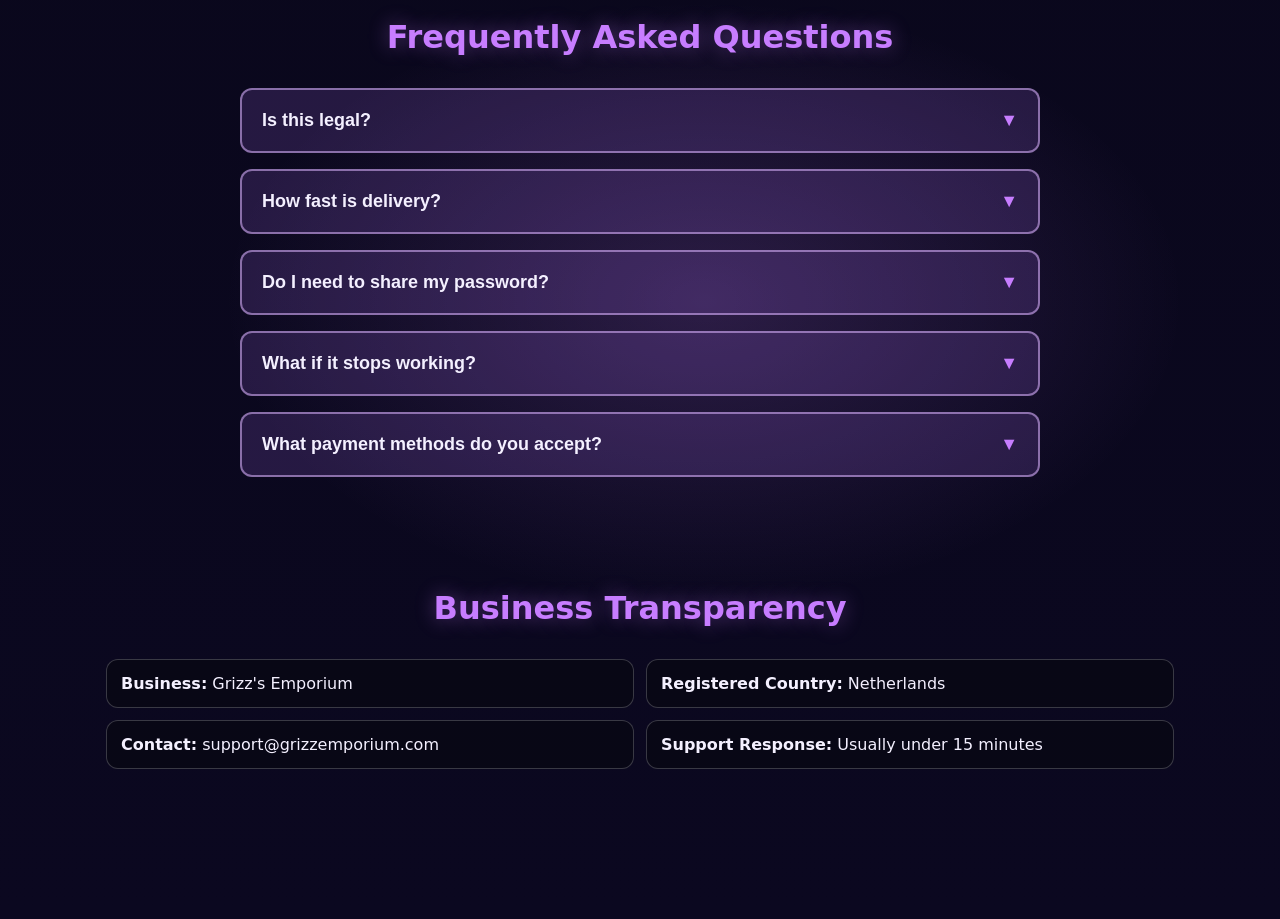
==== commit 503cadc8: "Update index.html" ====
--- a/index.html
+++ b/index.html
@@ -5,12 +5,12 @@
   <title>Grizz's Emporium</title>
   <meta name="viewport" content="width=device-width, initial-scale=1.0" />
 
-  <link rel="stylesheet" href="../Css/base.css">
-  <link rel="stylesheet" href="../Css/nav.css">
-  <link rel="stylesheet" href="../Css/home.css">
+  <link rel="stylesheet" href="Css/base.css">
+  <link rel="stylesheet" href="Css/nav.css">
+  <link rel="stylesheet" href="Css/home.css">
   <!-- products styles needed for modal option grid etc. -->
-  <link rel="stylesheet" href="../Css/products.css">
-  <link rel="stylesheet" href="../Css/modal.css">
+  <link rel="stylesheet" href="Css/products.css">
+  <link rel="stylesheet" href="Css/modal.css">
 </head>
 
 <body>
@@ -357,9 +357,9 @@
   <script src="../Js/home.js" defer></script>
 
   <!-- global scripts -->
-  <script src="../Js/utils.js" defer></script>
-  <script src="../Js/cart.js" defer></script>
-  <script src="../Js/modal.js" defer></script>
-  <script src="../Js/checkout.js" defer></script>
+  <script src="Js/utils.js" defer></script>
+  <script src="Js/cart.js" defer></script>
+  <script src="Js/modal.js" defer></script>
+  <script src="Js/checkout.js" defer></script>
 </body>
 </html>
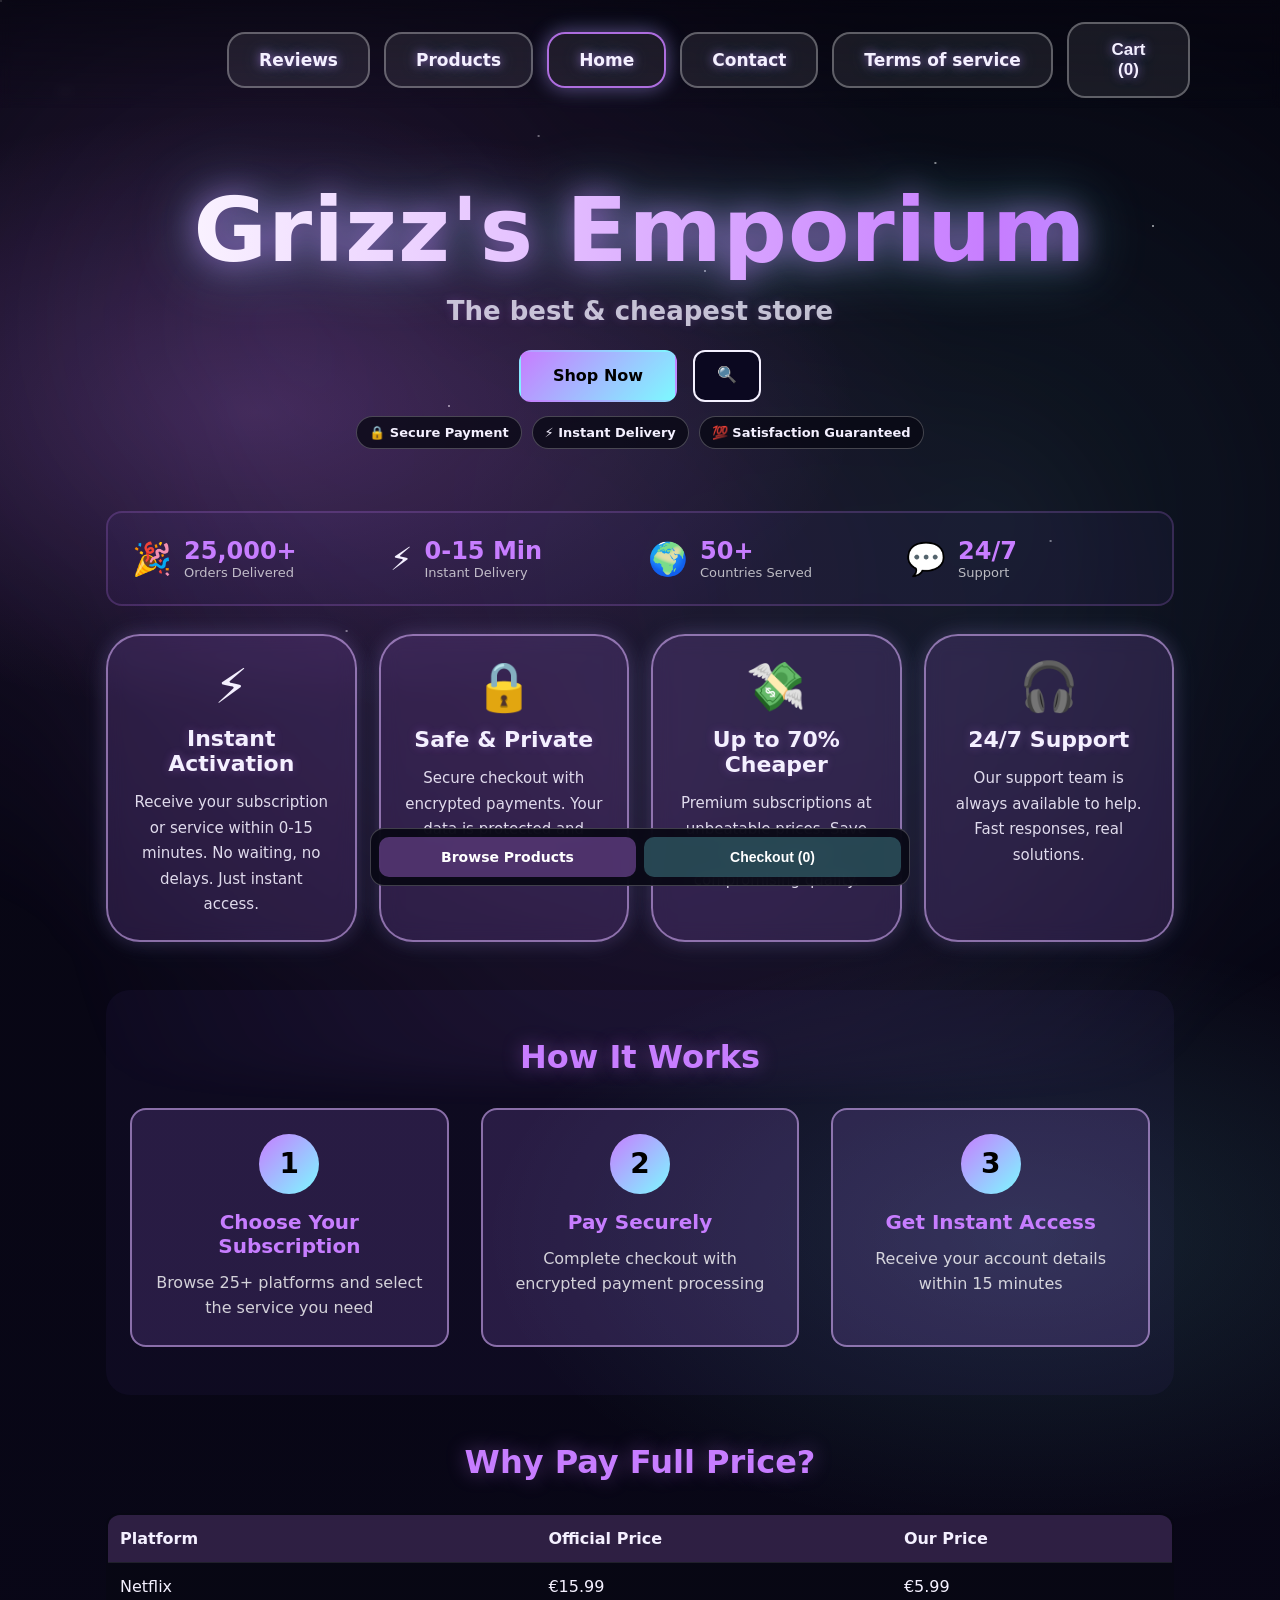
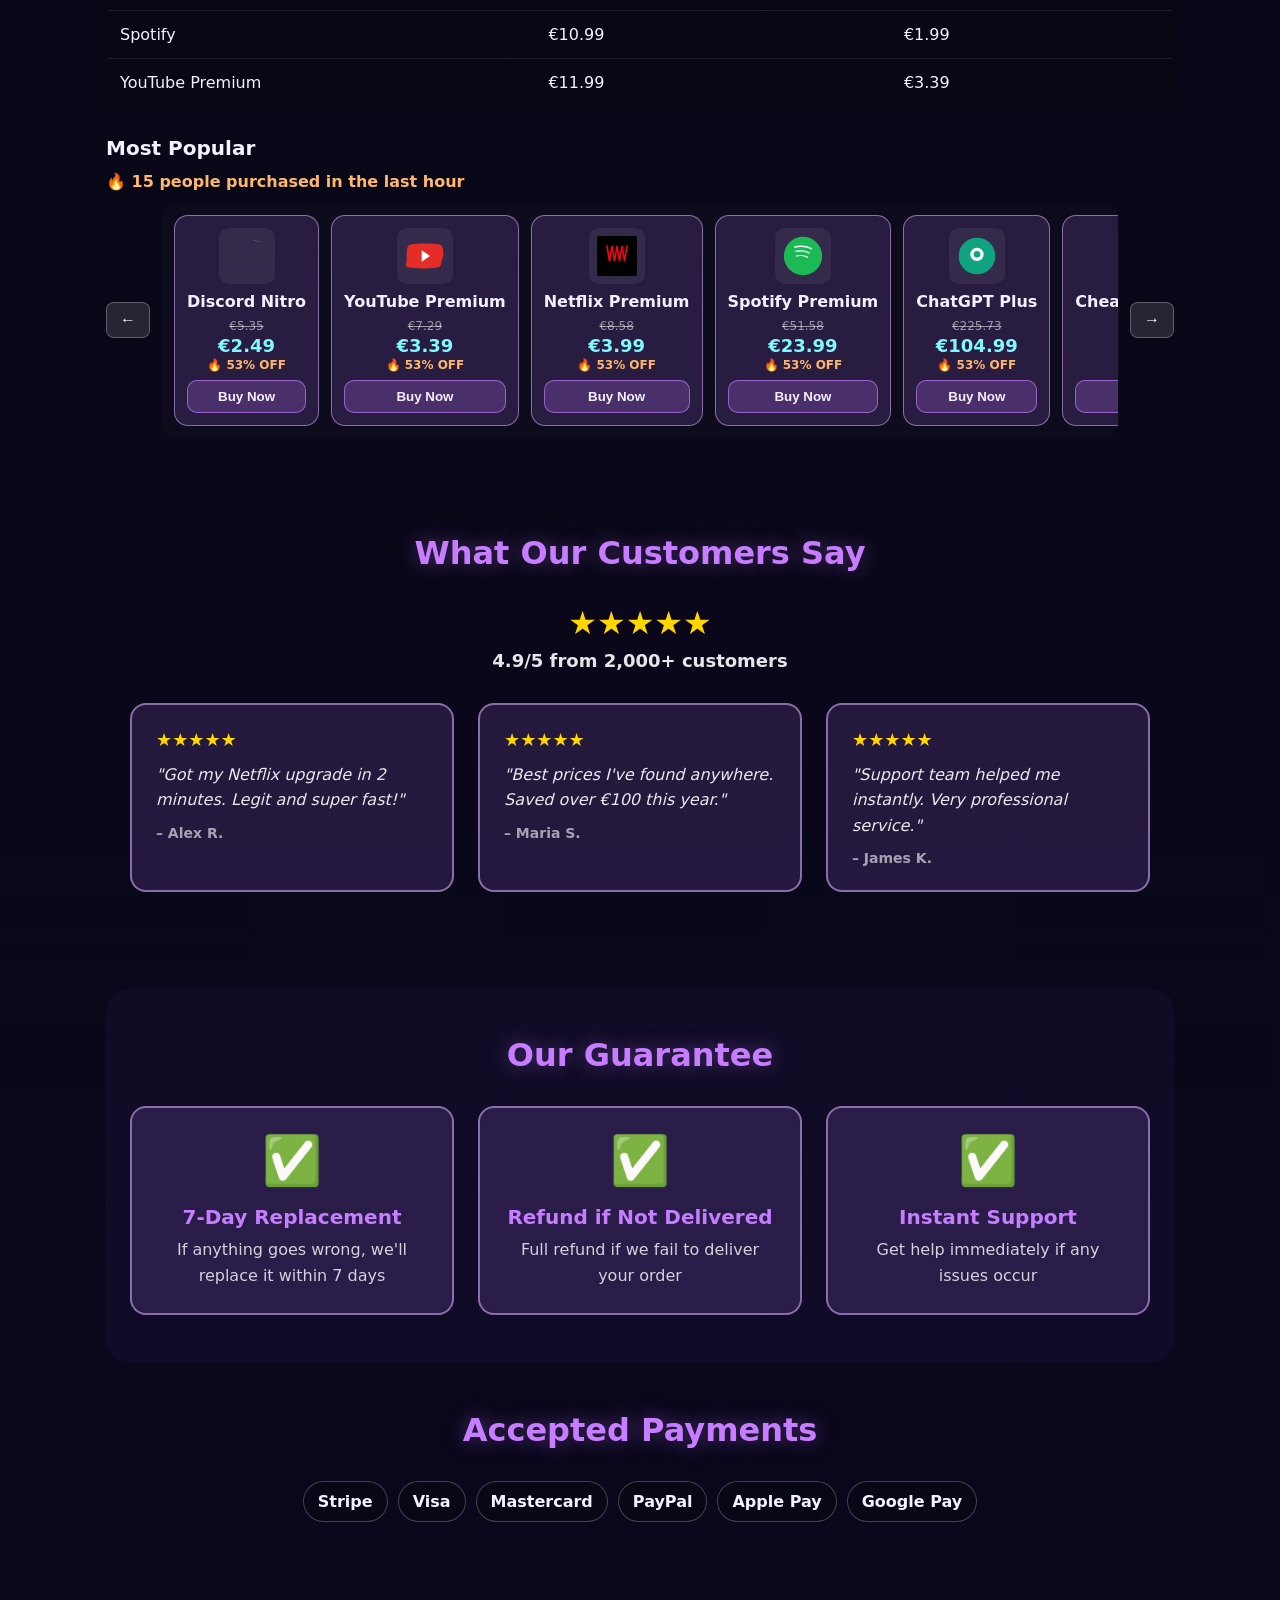
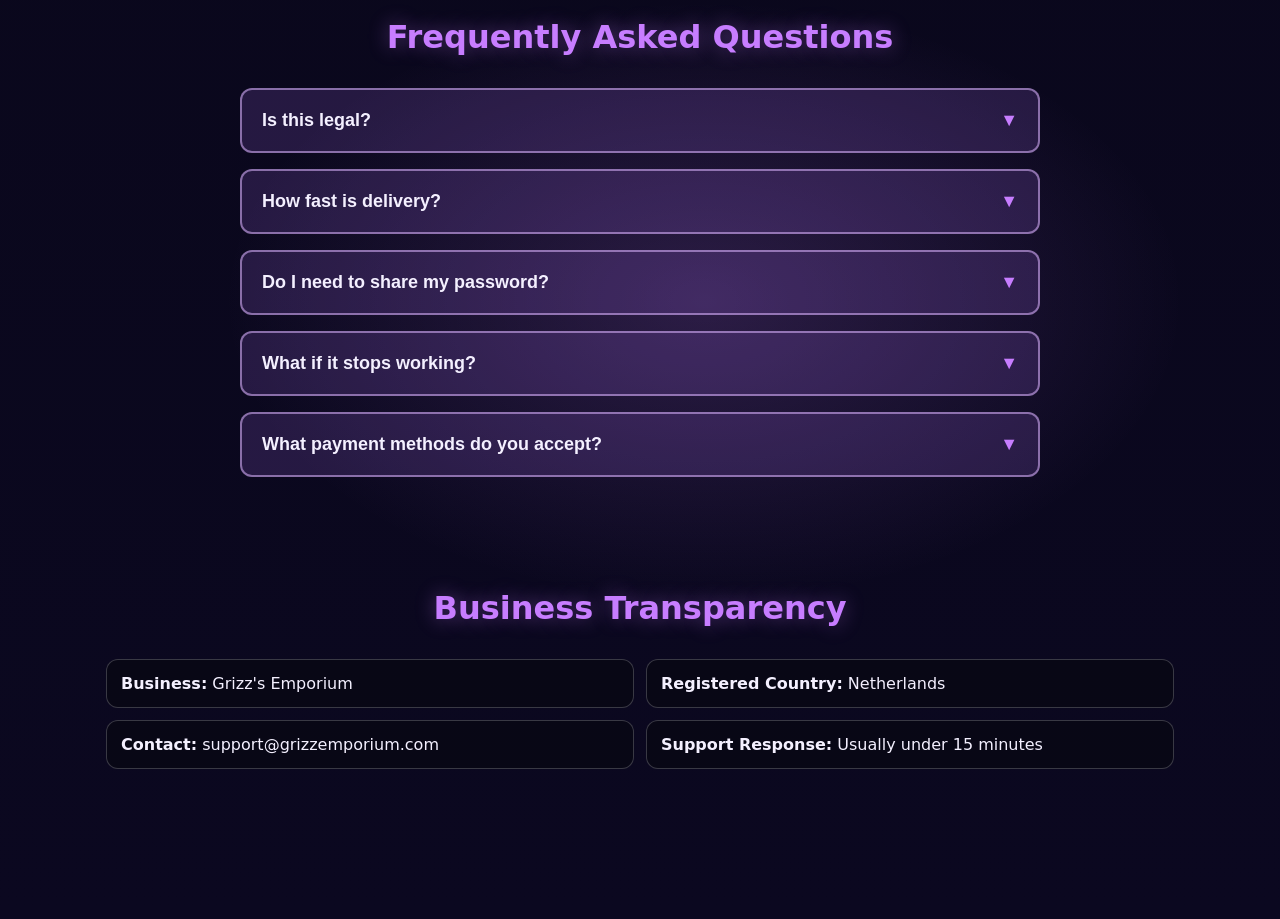
==== commit 8ac4bb79: "Update index.html" ====
--- a/index.html
+++ b/index.html
@@ -332,9 +332,9 @@
     </section>
 
     <!-- load data definitions first (used by popular items) -->
-    <script src="../Js/data.js" defer></script>
+    <script src="Js/data.js" defer></script>
     <!-- load popular.js right after the section so it's easy to spot -->
-    <script src="../Js/popular.js" defer></script>
+    <script src="Js/popular.js" defer></script>
   </main>
 
   <!-- GLOBAL MODAL (needed for cart/checkout on every page) -->
@@ -354,7 +354,7 @@
     <button class="sticky-btn sticky-cart" id="stickyCartBtn" type="button">Checkout (0)</button>
   </div>
 
-  <script src="../Js/home.js" defer></script>
+  <script src="Js/home.js" defer></script>
 
   <!-- global scripts -->
   <script src="Js/utils.js" defer></script>
